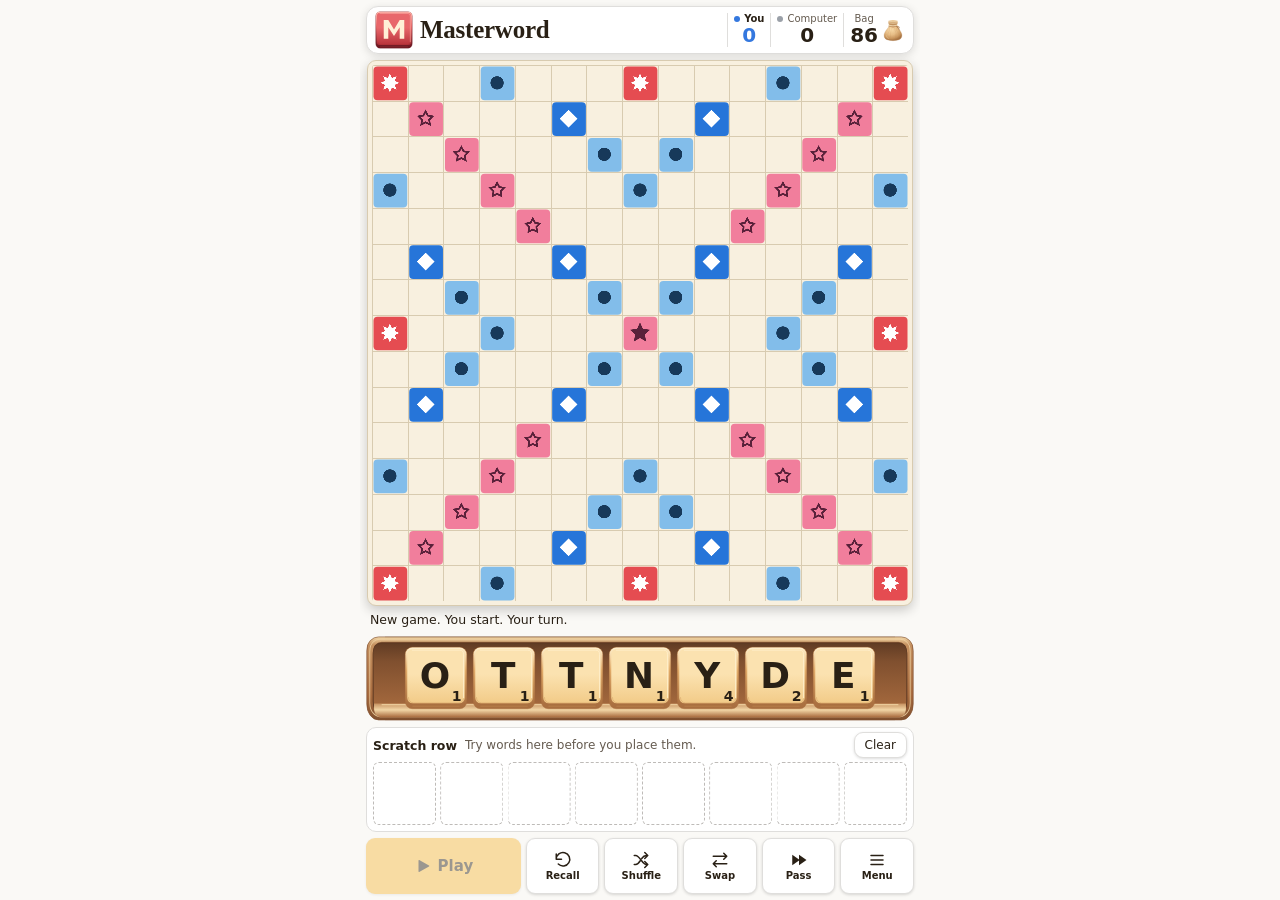
==== masterword/index.html @ f44aeac1 "Initial commit" ====
<!DOCTYPE html>
<html lang="en">
<head>
<meta charset="utf-8">
<meta name="viewport" content="width=device-width, initial-scale=1, user-scalable=no">
<meta name="mobile-web-app-capable" content="yes">
<meta name="apple-mobile-web-app-capable" content="yes">
<meta name="apple-mobile-web-app-title" content="Masterword">
<meta name="theme-color" content="#FAF9F6">
<link rel="manifest" href="manifest.json">
<link rel="icon" href="icon-192.png">
<link rel="apple-touch-icon" href="icon-192.png">
<link rel="stylesheet" href="../core/core.css">
<title>Masterword</title>
</head>
<body>
<script>window.WG_BASE = '../';</script>
<script src="config.js"></script>
<script src="../core/engine.js"></script>
<script src="../core/game.js"></script>
</body>
</html>
---- core/core.css ----
/* Word games shared styles. Colours come from the active theme (themes/<id>/theme.json) through the variables on <body>. */
*{box-sizing:border-box;-webkit-tap-highlight-color:transparent}
html,body{margin:0;height:100%;overflow:hidden;overscroll-behavior:none}
body{--page:#FAF9F6;--panel:#fff;--text:#292015;--muted:#655B50;--plain:#F8F0DF;--grid:#D8CBB0;--accent:#F6B93F;--icon:#292015;--tileInk:#292015;--blue:#3478DF;
 --bd:color-mix(in srgb,var(--text) 15%,var(--panel));--tileimg:none;--rackimg:none;--frameimg:none;
 font-family:system-ui,-apple-system,"Segoe UI",Roboto,sans-serif;background:var(--page);color:var(--text);display:flex;justify-content:center;
 user-select:none;-webkit-user-select:none;-webkit-touch-callout:none;touch-action:none}
#appbg{position:fixed;inset:0;z-index:0;background:center top/cover no-repeat;pointer-events:none}
#app{position:relative;z-index:1;width:min(100vw,560px);height:100%;height:100dvh;display:flex;flex-direction:column;align-items:center;gap:6px;padding:6px;overflow:hidden}
#top{width:100%;display:flex;align-items:center;gap:7px;background:var(--panel);border:1px solid var(--bd);border-radius:12px;padding:4px 4px 4px 8px;box-shadow:0 2px 8px rgba(0,0,0,.12);flex:none}
#logo{width:38px;height:38px;flex:none}
#title{font-family:Georgia,'Times New Roman','Noto Serif',serif;font-weight:700;font-size:clamp(16px,5vw,25px);letter-spacing:-.01em;flex:1;min-width:0;white-space:nowrap;overflow:hidden;text-overflow:ellipsis}
#sbox{display:flex;align-items:stretch;flex:none}
.sc{display:flex;flex-direction:column;justify-content:center;text-align:center;line-height:1.05;font-size:10px;color:var(--muted);padding:1px 6px;border-left:1px solid var(--bd)}
.sc span{display:flex;align-items:center;justify-content:center;gap:4px}
.dt{width:6px;height:6px;border-radius:50%;background:var(--blue);display:inline-block}.sc.cp .dt{background:#9aa0a8}
.sc b{display:block;font-size:20px;color:var(--text);margin-top:1px}
.sc.on span{color:var(--text);font-weight:700}.sc.on b{color:var(--blue)}
#bagi{flex-direction:row;gap:3px;min-height:0;padding:1px 4px 1px 6px;border:0;border-left:1px solid var(--bd);border-radius:0;background:transparent;box-shadow:none}
#bagi .sc{border:0;padding:0}#bagi.off{pointer-events:none}
#bagimg{width:24px;height:24px}
#bw{position:relative;flex:none;padding:4px;border-radius:9px;background:var(--plain);border:1px solid var(--grid);box-shadow:0 4px 12px rgba(0,0,0,.2)}
#bw.framed{padding:0;border:10px solid transparent;border-image:var(--frameimg) 60 / 10px stretch;border-radius:0;background:none;box-shadow:none}
#cv{display:block;border-radius:3px;touch-action:none}
#bFit{position:absolute;right:10px;bottom:10px;min-height:0;width:36px;height:36px;padding:0;border-radius:50%;display:none;opacity:.92}
#status{width:100%;flex:none;min-height:18px;font-size:12.5px;line-height:1.3;padding:0 4px;white-space:nowrap;overflow:hidden;text-overflow:ellipsis}
body.wall #status{background:color-mix(in srgb,var(--panel) 80%,transparent);border-radius:6px;padding:1px 6px}
.tbox{width:100%;flex:none}
#rackBox{border-style:solid;border-color:transparent;border-width:9px 19px 11px;border-image:var(--rackimg) 20 45 20 45 fill / 9px 19px 11px stretch;padding:1px 0 0}
#rackBox.plain{border:0;border-radius:8px;padding:6px;background:linear-gradient(#ead3a8,#d3b480);box-shadow:inset 0 2px 5px rgba(120,80,30,.35)}
#rackBox.hot,#scrBox.hot{outline:2px solid var(--blue);outline-offset:1px;border-radius:10px}
#scrBox{background:var(--panel);border:1px solid var(--bd);border-radius:10px;padding:4px 6px 6px}
#scrBox .sh{display:flex;align-items:center;gap:8px;margin-bottom:4px;min-height:26px}
#scrBox .sh b{font-size:12.5px;flex:none}
#sfb{flex:1;min-width:0;font-size:12px;white-space:nowrap;overflow:hidden;text-overflow:ellipsis}
#scClr{min-height:26px;padding:1px 10px;font-size:12px;flex:none}
.ok{color:#1f8a4c}.no{color:#d8443f}.mu{color:var(--muted)}
body.dark .ok{color:#52c485}body.dark .no{color:#ff8a84}
.tray{position:relative;width:100%;touch-action:none}
.slot{position:absolute;left:0;top:0;border-radius:6px}
#rackBox.plain .slot{background:rgba(110,70,20,.14)}
#scr .slot{border:1.5px dashed color-mix(in srgb,var(--text) 30%,transparent)}
.tile{--sz:48px;position:absolute;left:0;top:0;width:var(--sz);height:var(--sz);background:var(--tileimg) center/100% 100% no-repeat;
 display:flex;align-items:center;justify-content:center;font-weight:800;font-size:calc(var(--sz)*.56);line-height:1;color:var(--tileInk);touch-action:none}
body.notile .tile{border-radius:calc(var(--sz)*.14);background:linear-gradient(#FBE2B0,#F2CB88);box-shadow:inset 0 0 0 1.5px rgba(255,240,205,.85),0 calc(var(--sz)*.06) 0 #CA935A}
.tile .L{transform:translate(-3%,-5%)}
.tile .P{position:absolute;right:10%;bottom:11%;font-size:calc(var(--sz)*.22);font-weight:800}
.tile.blank .L{color:#b03a2e}
.tray .tile{transition:transform .13s ease-out,top .1s}
.tile.sel{top:-7px;outline:3px solid var(--blue);outline-offset:0;border-radius:calc(var(--sz)*.14)}
.tile.ghost{position:fixed;z-index:50;transition:none;will-change:transform;transform-origin:32px 32px}
.tile.ghost::after{content:"";position:absolute;inset:6% 4% -8%;border-radius:14%;box-shadow:0 10px 12px rgba(0,0,0,.38);z-index:-1}
.row{display:flex;gap:5px;width:100%;flex:none}
.row button{flex:1;min-width:0;flex-direction:column;gap:1px;font-size:10px;font-weight:600;min-height:clamp(44px,6.4dvh,56px);padding:2px}
button{background:var(--panel);color:var(--text);border:1px solid var(--bd);min-height:44px;padding:4px 8px;border-radius:9px;font-size:14px;font-family:inherit;display:inline-flex;align-items:center;justify-content:center;gap:6px;box-shadow:0 1px 3px rgba(0,0,0,.14)}
button:active{filter:brightness(.92)}
button:disabled{opacity:.45}
#bPlay{flex:2.2;flex-direction:row;gap:6px;background:var(--accent);color:#292015;font-weight:700;border-color:transparent;font-size:15px}
.ic{display:inline-block;width:18px;height:18px;flex:none;background:currentColor;-webkit-mask:var(--m) center/contain no-repeat;mask:var(--m) center/contain no-repeat}
.ov{position:fixed;inset:0;background:rgba(0,0,0,.55);display:none;align-items:center;justify-content:center;z-index:80}
.ov.on{display:flex}
.box{background:var(--panel);color:var(--text);padding:16px;border-radius:12px;width:min(94vw,380px);max-height:90vh;max-height:90dvh;overflow:auto;display:flex;flex-direction:column;gap:11px;touch-action:pan-y}
.box label{display:flex;flex-direction:column;gap:4px;font-size:14px}
.box label.ck{flex-direction:row;align-items:center;gap:10px}
.box select,.box input[type=range]{font-size:16px;padding:6px;font-family:inherit;width:100%}
.box small{color:var(--muted);font-size:12px;line-height:1.35}
.box h4{margin:6px 0 0;font-size:12px;color:var(--muted);text-transform:uppercase;letter-spacing:.05em}
.box td{padding:3px 6px;font-size:14px}.box table{border-collapse:collapse;width:100%}
#letters{display:grid;grid-template-columns:repeat(7,1fr);gap:6px}
#letters button{padding:0;min-height:42px;font-weight:700}
#swapList{display:flex;flex-wrap:wrap;gap:8px;justify-content:center;padding:10px 0}
#swapList .tile{position:relative;--sz:52px}
#swapList .tile.sel{top:-5px}
#bagGrid{display:grid;grid-template-columns:repeat(7,1fr);gap:5px}
.bc{background:color-mix(in srgb,var(--text) 10%,transparent);border-radius:6px;text-align:center;padding:4px 0;font-size:13px}
.bc b{display:block;font-size:16px}.bc.z{opacity:.35}
@media (prefers-reduced-motion:reduce){.tray .tile{transition:none}}
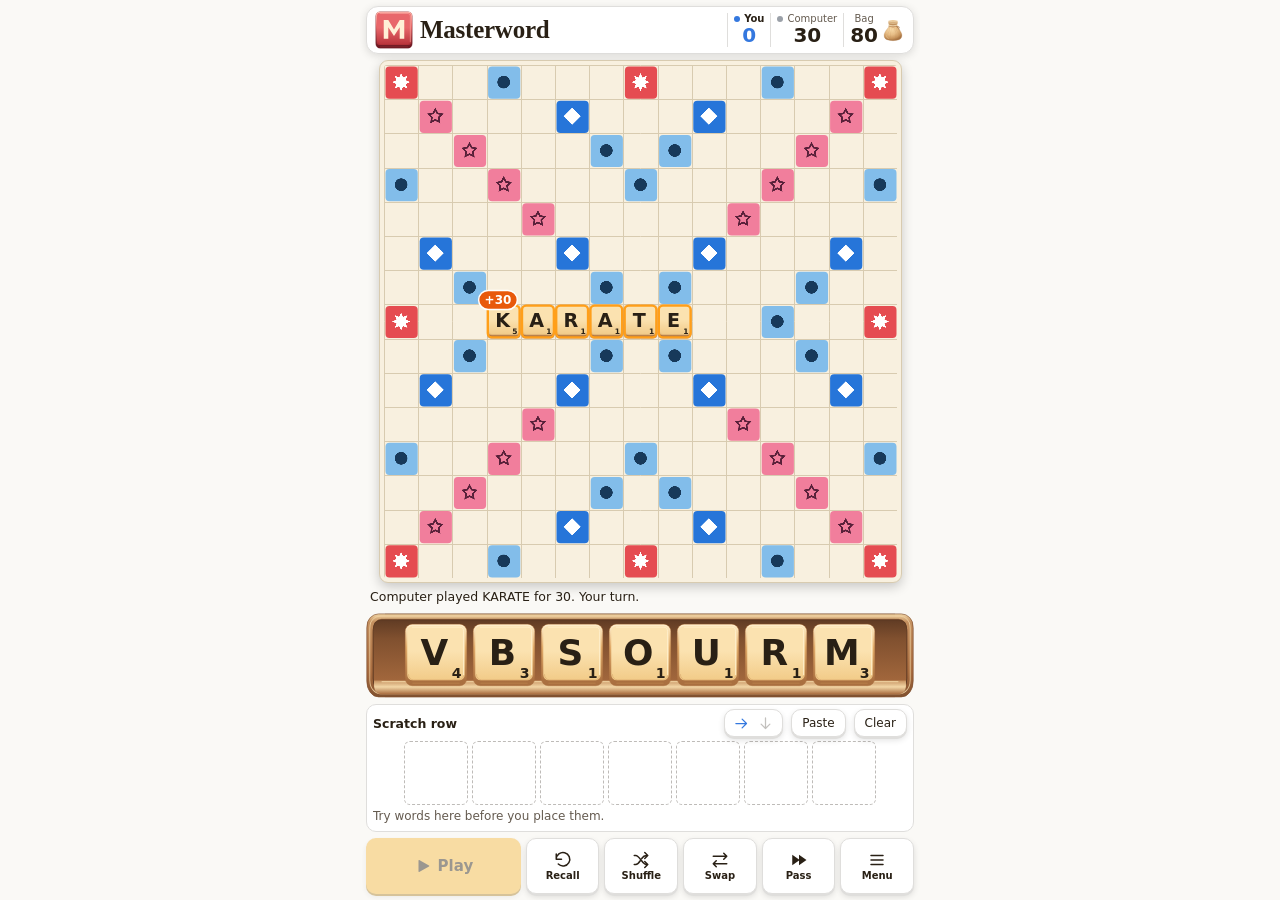
==== commit 3609860a: "Version 1" ====
--- a/masterword/index.html
+++ b/masterword/index.html
@@ -18,5 +18,6 @@
 <script src="config.js"></script>
 <script src="../core/engine.js"></script>
 <script src="../core/game.js"></script>
+<script src="../core/dev.js"></script>
 </body>
 </html>
--- a/core/core.css
+++ b/core/core.css
@@ -6,7 +6,7 @@
  font-family:system-ui,-apple-system,"Segoe UI",Roboto,sans-serif;background:var(--page);color:var(--text);display:flex;justify-content:center;
  user-select:none;-webkit-user-select:none;-webkit-touch-callout:none;touch-action:none}
 #appbg{position:fixed;inset:0;z-index:0;background:center top/cover no-repeat;pointer-events:none}
-#app{position:relative;z-index:1;width:min(100vw,560px);height:100%;height:100dvh;display:flex;flex-direction:column;align-items:center;gap:6px;padding:6px;overflow:hidden}
+#app{position:relative;z-index:1;width:min(100vw,560px);height:100%;height:100dvh;display:flex;flex-direction:column;align-items:center;justify-content:space-between;gap:6px;padding:6px;overflow:hidden}
 #top{width:100%;display:flex;align-items:center;gap:7px;background:var(--panel);border:1px solid var(--bd);border-radius:12px;padding:4px 4px 4px 8px;box-shadow:0 2px 8px rgba(0,0,0,.12);flex:none}
 #logo{width:38px;height:38px;flex:none}
 #title{font-family:Georgia,'Times New Roman','Noto Serif',serif;font-weight:700;font-size:clamp(16px,5vw,25px);letter-spacing:-.01em;flex:1;min-width:0;white-space:nowrap;overflow:hidden;text-overflow:ellipsis}
@@ -32,8 +32,16 @@
 #scrBox{background:var(--panel);border:1px solid var(--bd);border-radius:10px;padding:4px 6px 6px}
 #scrBox .sh{display:flex;align-items:center;gap:8px;margin-bottom:4px;min-height:26px}
 #scrBox .sh b{font-size:12.5px;flex:none}
-#sfb{flex:1;min-width:0;font-size:12px;white-space:nowrap;overflow:hidden;text-overflow:ellipsis}
-#scClr{min-height:26px;padding:1px 10px;font-size:12px;flex:none}
+#scrBox .sp{flex:1}
+#sfb{min-height:16px;margin-top:4px;font-size:12px;white-space:nowrap;overflow:hidden;text-overflow:ellipsis}
+#scClr,#scPaste{min-height:28px;padding:1px 10px;font-size:12px;flex:none}
+#bDir{min-height:28px;padding:1px 9px;gap:9px;flex:none}
+#bDir .ic{width:15px;height:15px;opacity:.28}
+#bDir .ic.on{opacity:1;color:var(--blue)}
+.wghost{position:fixed;left:0;top:0;z-index:50;opacity:.5;will-change:transform}
+.wghost .tile{transition:none}
+.simb{display:none}body.sim .simb{display:inline-flex}
+.box input[type=text],.box input[type=number],.box textarea{font-size:16px;padding:6px;font-family:inherit;user-select:text;-webkit-user-select:text;color:var(--text);background:var(--panel);border:1px solid var(--bd);border-radius:6px}
 .ok{color:#1f8a4c}.no{color:#d8443f}.mu{color:var(--muted)}
 body.dark .ok{color:#52c485}body.dark .no{color:#ff8a84}
 .tray{position:relative;width:100%;touch-action:none}
@@ -41,10 +49,10 @@
 #rackBox.plain .slot{background:rgba(110,70,20,.14)}
 #scr .slot{border:1.5px dashed color-mix(in srgb,var(--text) 30%,transparent)}
 .tile{--sz:48px;position:absolute;left:0;top:0;width:var(--sz);height:var(--sz);background:var(--tileimg) center/100% 100% no-repeat;
- display:flex;align-items:center;justify-content:center;font-weight:800;font-size:calc(var(--sz)*.56);line-height:1;color:var(--tileInk);touch-action:none}
+ display:flex;align-items:center;justify-content:center;font-weight:800;font-size:calc(var(--sz)*var(--lk,.56));line-height:1;color:var(--tileInk);touch-action:none}
 body.notile .tile{border-radius:calc(var(--sz)*.14);background:linear-gradient(#FBE2B0,#F2CB88);box-shadow:inset 0 0 0 1.5px rgba(255,240,205,.85),0 calc(var(--sz)*.06) 0 #CA935A}
-.tile .L{transform:translate(-3%,-5%)}
-.tile .P{position:absolute;right:10%;bottom:11%;font-size:calc(var(--sz)*.22);font-weight:800}
+.tile .L{transform:translate(-6%,-5%)}
+.tile .P{position:absolute;right:10%;bottom:11%;font-size:calc(var(--sz)*var(--pk,.22));font-weight:800}
 .tile.blank .L{color:#b03a2e}
 .tray .tile{transition:transform .13s ease-out,top .1s}
 .tile.sel{top:-7px;outline:3px solid var(--blue);outline-offset:0;border-radius:calc(var(--sz)*.14)}
@@ -52,10 +60,10 @@
 .tile.ghost::after{content:"";position:absolute;inset:6% 4% -8%;border-radius:14%;box-shadow:0 10px 12px rgba(0,0,0,.38);z-index:-1}
 .row{display:flex;gap:5px;width:100%;flex:none}
 .row button{flex:1;min-width:0;flex-direction:column;gap:1px;font-size:10px;font-weight:600;min-height:clamp(44px,6.4dvh,56px);padding:2px}
-button{background:var(--panel);color:var(--text);border:1px solid var(--bd);min-height:44px;padding:4px 8px;border-radius:9px;font-size:14px;font-family:inherit;display:inline-flex;align-items:center;justify-content:center;gap:6px;box-shadow:0 1px 3px rgba(0,0,0,.14)}
-button:active{filter:brightness(.92)}
+button{background:var(--panel);color:var(--text);border:1px solid var(--bd);min-height:44px;padding:4px 8px;border-radius:10px;font-size:14px;font-family:inherit;display:inline-flex;align-items:center;justify-content:center;gap:6px;box-shadow:0 2px 0 var(--bd),0 3px 6px rgba(0,0,0,.12)}
+button:active{filter:brightness(.94);transform:translateY(1px);box-shadow:0 1px 0 var(--bd)}
 button:disabled{opacity:.45}
-#bPlay{flex:2.2;flex-direction:row;gap:6px;background:var(--accent);color:#292015;font-weight:700;border-color:transparent;font-size:15px}
+#bPlay{flex:2.2;flex-direction:row;gap:6px;background:var(--accent);color:#292015;font-weight:700;border-color:transparent;font-size:15px;box-shadow:0 2px 0 color-mix(in srgb,var(--accent) 70%,#000),0 3px 6px rgba(0,0,0,.14)}
 .ic{display:inline-block;width:18px;height:18px;flex:none;background:currentColor;-webkit-mask:var(--m) center/contain no-repeat;mask:var(--m) center/contain no-repeat}
 .ov{position:fixed;inset:0;background:rgba(0,0,0,.55);display:none;align-items:center;justify-content:center;z-index:80}
 .ov.on{display:flex}
